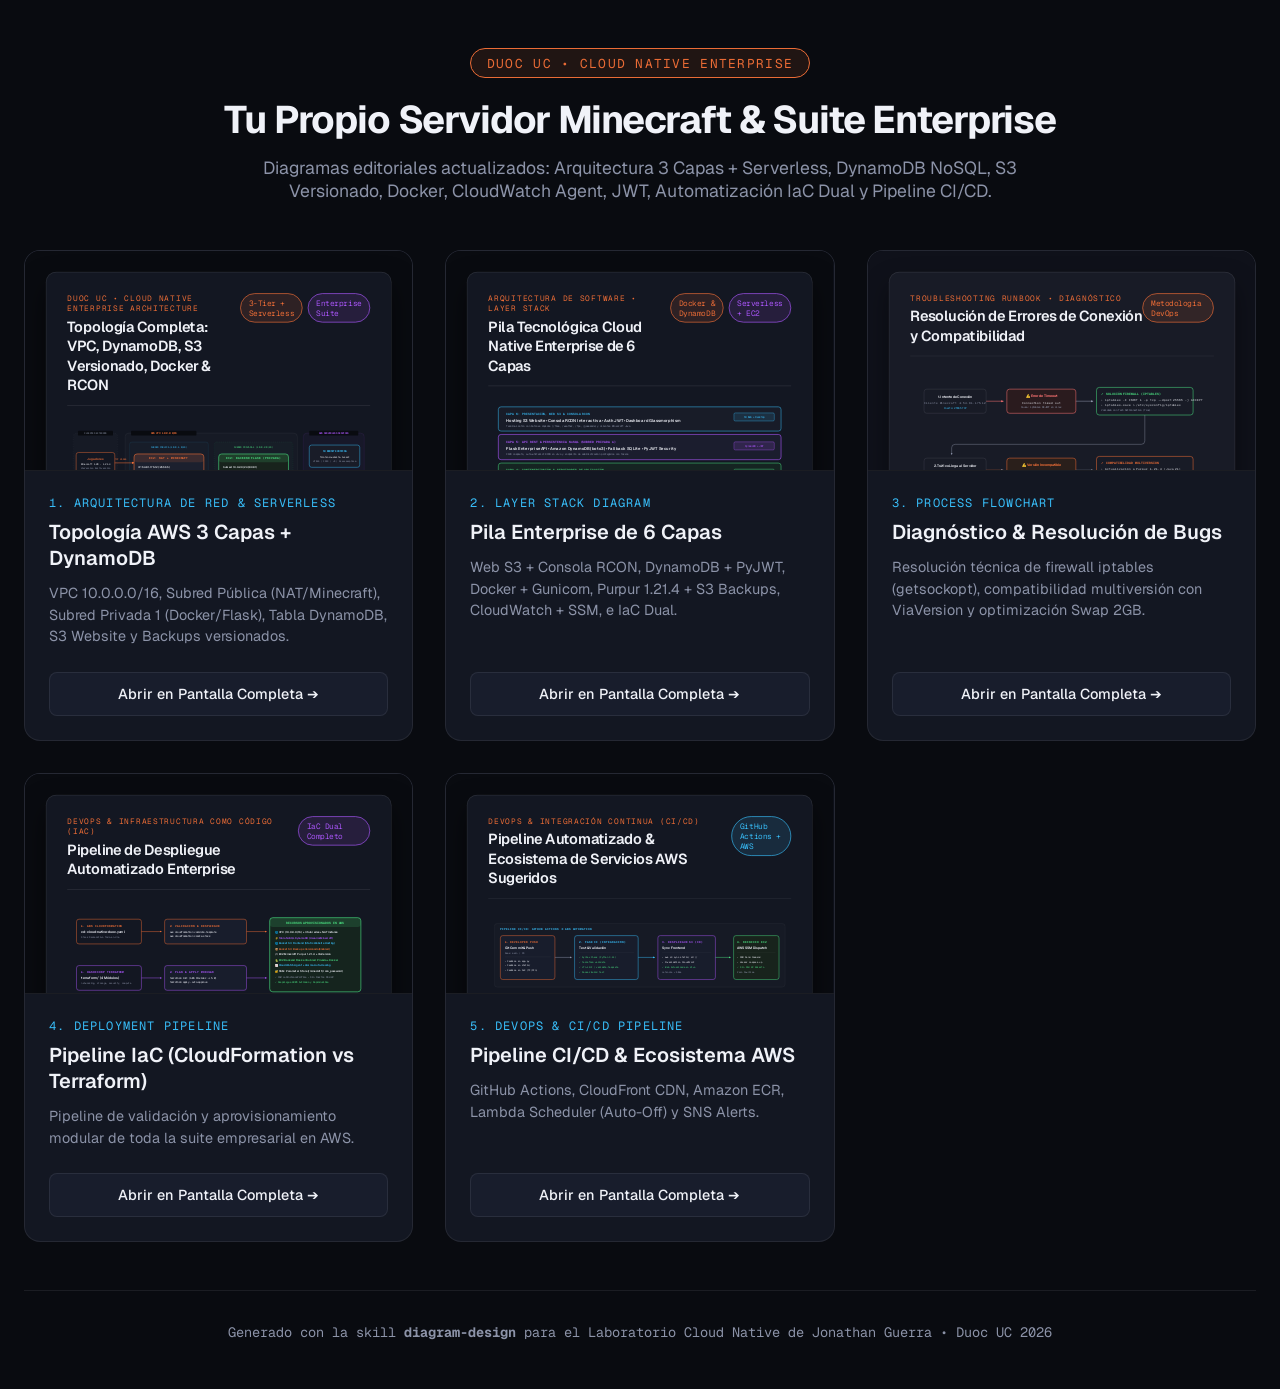
==== diagrams/index.html @ 44a87078 "feat: Enterprise Cloud Native Suite for Minecraft in AWS (Duoc UC)" ====
<!DOCTYPE html>
<html lang="es">
<head>
  <meta charset="UTF-8">
  <meta name="viewport" content="width=device-width, initial-scale=1.0">
  <title>Galería de Diagramas - Suite Enterprise Cloud Native (Duoc UC)</title>
  <link rel="preconnect" href="https://fonts.googleapis.com">
  <link rel="preconnect" href="https://fonts.gstatic.com" crossorigin>
  <link href="https://fonts.googleapis.com/css2?family=Geist+Mono:wght@400;500;600;700&family=Geist:wght@300;400;500;600;700&display=swap" rel="stylesheet">
  <style>
    :root {
      --bg: #090b10;
      --card-bg: #131722;
      --card-border: rgba(240, 242, 248, 0.08);
      --text: #f0f2f8;
      --text-muted: #8c93a8;
      --accent: #eb6c36;
      --accent-glow: rgba(235, 108, 54, 0.2);
      --teal: #38bdf8;
      --purple: #a855f7;
      --green: #4ade80;
      --yellow: #facc15;
      --font-sans: 'Geist', -apple-system, BlinkMacSystemFont, sans-serif;
      --font-mono: 'Geist Mono', monospace;
    }

    * { box-sizing: border-box; margin: 0; padding: 0; }
    body {
      background-color: var(--bg);
      color: var(--text);
      font-family: var(--font-sans);
      min-height: 100vh;
      padding: 3rem 1.5rem;
    }

    .container {
      max-width: 1280px;
      margin: 0 auto;
    }

    header {
      margin-bottom: 3rem;
      text-align: center;
    }

    .badge {
      display: inline-block;
      font-family: var(--font-mono);
      font-size: 0.8rem;
      color: var(--accent);
      background: rgba(235, 108, 54, 0.1);
      border: 1px solid var(--accent);
      padding: 0.35rem 1rem;
      border-radius: 999px;
      margin-bottom: 1rem;
      letter-spacing: 0.1em;
      text-transform: uppercase;
    }

    h1 {
      font-size: 2.4rem;
      font-weight: 700;
      letter-spacing: -0.03em;
      margin-bottom: 0.75rem;
    }

    p.subtitle {
      color: var(--text-muted);
      font-size: 1.1rem;
      max-width: 820px;
      margin: 0 auto;
    }

    .grid {
      display: grid;
      grid-template-columns: repeat(auto-fit, minmax(360px, 1fr));
      gap: 2rem;
      margin-bottom: 3rem;
    }

    .card {
      background: var(--card-bg);
      border: 1px solid var(--card-border);
      border-radius: 16px;
      overflow: hidden;
      display: flex;
      flex-direction: column;
      transition: transform 0.2s ease, border-color 0.2s ease, box-shadow 0.2s ease;
    }

    .card:hover {
      transform: translateY(-4px);
      border-color: rgba(235, 108, 54, 0.4);
      box-shadow: 0 16px 32px var(--accent-glow);
    }

    .card-preview {
      height: 220px;
      background: #090b10;
      border-bottom: 1px solid var(--card-border);
      position: relative;
      overflow: hidden;
    }

    .card-preview iframe {
      width: 154%;
      height: 154%;
      border: none;
      pointer-events: none;
      transform: scale(0.65);
      transform-origin: top left;
    }

    .card-body {
      padding: 1.5rem;
      display: flex;
      flex-direction: column;
      flex-grow: 1;
    }

    .card-type {
      font-family: var(--font-mono);
      font-size: 0.75rem;
      color: var(--teal);
      text-transform: uppercase;
      letter-spacing: 0.1em;
      margin-bottom: 0.5rem;
    }

    .card-title {
      font-size: 1.25rem;
      font-weight: 600;
      margin-bottom: 0.75rem;
    }

    .card-desc {
      color: var(--text-muted);
      font-size: 0.9rem;
      line-height: 1.5;
      margin-bottom: 1.5rem;
      flex-grow: 1;
    }

    .btn {
      display: inline-flex;
      align-items: center;
      justify-content: center;
      gap: 0.5rem;
      background: #181d2c;
      color: var(--text);
      text-decoration: none;
      padding: 0.75rem 1.25rem;
      border-radius: 8px;
      font-size: 0.9rem;
      font-weight: 500;
      border: 1px solid var(--card-border);
      transition: all 0.2s ease;
    }

    .btn:hover {
      background: var(--accent);
      border-color: var(--accent);
      color: #fff;
    }

    footer {
      text-align: center;
      color: var(--text-muted);
      font-size: 0.85rem;
      font-family: var(--font-mono);
      border-top: 1px solid var(--card-border);
      padding-top: 2rem;
    }
  </style>
</head>
<body>

  <div class="container">
    <header>
      <span class="badge">Duoc UC • Cloud Native Enterprise</span>
      <h1>Tu Propio Servidor Minecraft & Suite Enterprise</h1>
      <p class="subtitle">Diagramas editoriales actualizados: Arquitectura 3 Capas + Serverless, DynamoDB NoSQL, S3 Versionado, Docker, CloudWatch Agent, JWT, Automatización IaC Dual y Pipeline CI/CD.</p>
    </header>

    <div class="grid">
      <!-- Tarjeta 1: Arquitectura de Red -->
      <div class="card">
        <div class="card-preview">
          <iframe src="01_arquitectura_red_aws.html"></iframe>
        </div>
        <div class="card-body">
          <div class="card-type">1. Arquitectura de Red & Serverless</div>
          <h2 class="card-title">Topología AWS 3 Capas + DynamoDB</h2>
          <p class="card-desc">VPC 10.0.0.0/16, Subred Pública (NAT/Minecraft), Subred Privada 1 (Docker/Flask), Tabla DynamoDB, S3 Website y Backups versionados.</p>
          <a href="01_arquitectura_red_aws.html" class="btn" target="_blank">Abrir en Pantalla Completa ➔</a>
        </div>
      </div>

      <!-- Tarjeta 2: Pila Tecnológica -->
      <div class="card">
        <div class="card-preview">
          <iframe src="02_pila_tecnologica_minecraft.html"></iframe>
        </div>
        <div class="card-body">
          <div class="card-type">2. Layer Stack Diagram</div>
          <h2 class="card-title">Pila Enterprise de 6 Capas</h2>
          <p class="card-desc">Web S3 + Consola RCON, DynamoDB + PyJWT, Docker + Gunicorn, Purpur 1.21.4 + S3 Backups, CloudWatch + SSM, e IaC Dual.</p>
          <a href="02_pila_tecnologica_minecraft.html" class="btn" target="_blank">Abrir en Pantalla Completa ➔</a>
        </div>
      </div>

      <!-- Tarjeta 3: Troubleshooting -->
      <div class="card">
        <div class="card-preview">
          <iframe src="03_resolucion_bugs_firewall.html"></iframe>
        </div>
        <div class="card-body">
          <div class="card-type">3. Process Flowchart</div>
          <h2 class="card-title">Diagnóstico & Resolución de Bugs</h2>
          <p class="card-desc">Resolución técnica de firewall iptables (getsockopt), compatibilidad multiversión con ViaVersion y optimización Swap 2GB.</p>
          <a href="03_resolucion_bugs_firewall.html" class="btn" target="_blank">Abrir en Pantalla Completa ➔</a>
        </div>
      </div>

      <!-- Tarjeta 4: Flujo IaC -->
      <div class="card">
        <div class="card-preview">
          <iframe src="04_flujo_iac_despliegue.html"></iframe>
        </div>
        <div class="card-body">
          <div class="card-type">4. Deployment Pipeline</div>
          <h2 class="card-title">Pipeline IaC (CloudFormation vs Terraform)</h2>
          <p class="card-desc">Pipeline de validación y aprovisionamiento modular de toda la suite empresarial en AWS.</p>
          <a href="04_flujo_iac_despliegue.html" class="btn" target="_blank">Abrir en Pantalla Completa ➔</a>
        </div>
      </div>

      <!-- Tarjeta 5: CI/CD & Ecosistema AWS -->
      <div class="card">
        <div class="card-preview">
          <iframe src="05_arquitectura_cicd_servicios_aws.html"></iframe>
        </div>
        <div class="card-body">
          <div class="card-type">5. DevOps & CI/CD Pipeline</div>
          <h2 class="card-title">Pipeline CI/CD & Ecosistema AWS</h2>
          <p class="card-desc">GitHub Actions, CloudFront CDN, Amazon ECR, Lambda Scheduler (Auto-Off) y SNS Alerts.</p>
          <a href="05_arquitectura_cicd_servicios_aws.html" class="btn" target="_blank">Abrir en Pantalla Completa ➔</a>
        </div>
      </div>
    </div>

    <footer>
      <p>Generado con la skill <strong>diagram-design</strong> para el Laboratorio Cloud Native de Jonathan Guerra • Duoc UC 2026</p>
    </footer>
  </div>

</body>
</html>
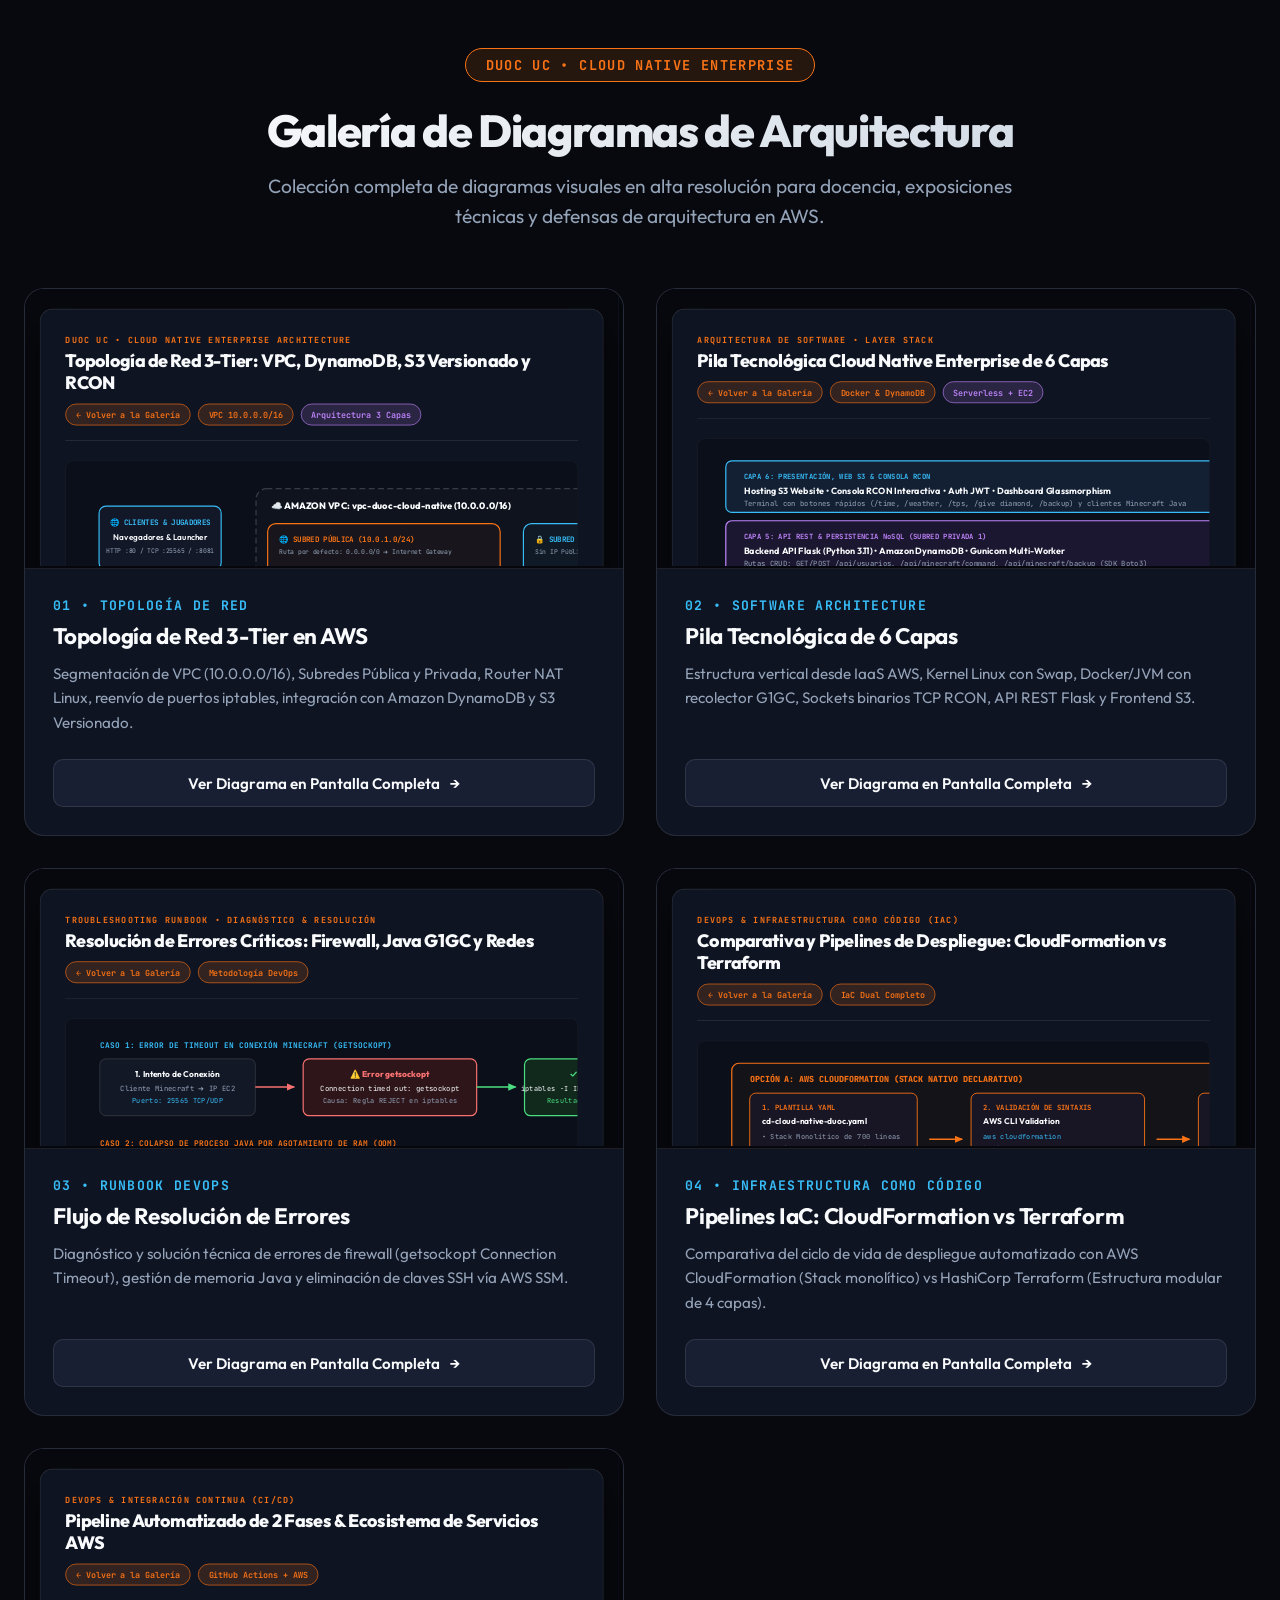
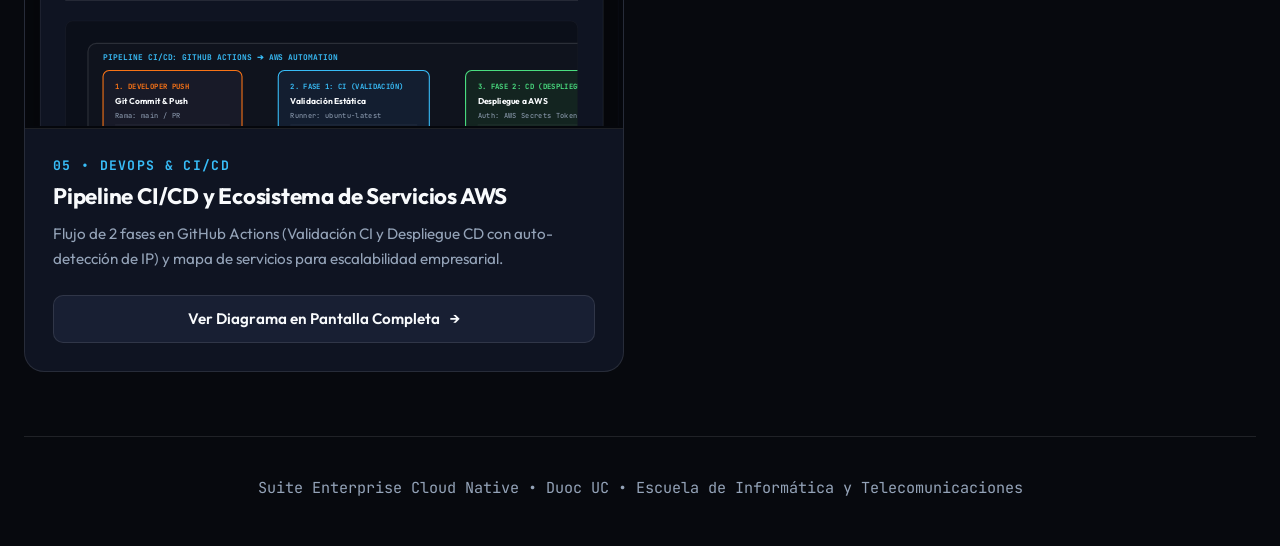
==== commit 2536a15e: "style(diagrams): scale up diagram sizes and text typography for high-res presentation readiness" ====
--- a/diagrams/index.html
+++ b/diagrams/index.html
@@ -3,25 +3,25 @@
 <head>
   <meta charset="UTF-8">
   <meta name="viewport" content="width=device-width, initial-scale=1.0">
-  <title>Galería de Diagramas - Suite Enterprise Cloud Native (Duoc UC)</title>
+  <title>Galería de Diagramas de Arquitectura Cloud Native - Duoc UC</title>
   <link rel="preconnect" href="https://fonts.googleapis.com">
   <link rel="preconnect" href="https://fonts.gstatic.com" crossorigin>
-  <link href="https://fonts.googleapis.com/css2?family=Geist+Mono:wght@400;500;600;700&family=Geist:wght@300;400;500;600;700&display=swap" rel="stylesheet">
+  <link href="https://fonts.googleapis.com/css2?family=Outfit:wght@400;500;600;700;800&family=JetBrains+Mono:wght@400;500;600;700&display=swap" rel="stylesheet">
   <style>
     :root {
-      --bg: #090b10;
-      --card-bg: #131722;
-      --card-border: rgba(240, 242, 248, 0.08);
-      --text: #f0f2f8;
-      --text-muted: #8c93a8;
-      --accent: #eb6c36;
-      --accent-glow: rgba(235, 108, 54, 0.2);
+      --bg: #07090e;
+      --card-bg: #0f1422;
+      --card-border: rgba(255, 255, 255, 0.1);
+      --text: #f8fafc;
+      --text-muted: #94a3b8;
+      --accent: #f97316;
+      --accent-glow: rgba(249, 115, 22, 0.2);
       --teal: #38bdf8;
-      --purple: #a855f7;
+      --purple: #c084fc;
       --green: #4ade80;
       --yellow: #facc15;
-      --font-sans: 'Geist', -apple-system, BlinkMacSystemFont, sans-serif;
-      --font-mono: 'Geist Mono', monospace;
+      --font-sans: 'Outfit', -apple-system, BlinkMacSystemFont, sans-serif;
+      --font-mono: 'JetBrains Mono', monospace;
     }
 
     * { box-sizing: border-box; margin: 0; padding: 0; }
@@ -34,85 +34,90 @@
     }
 
     .container {
-      max-width: 1280px;
+      max-width: 1480px;
       margin: 0 auto;
     }
 
     header {
-      margin-bottom: 3rem;
+      margin-bottom: 3.5rem;
       text-align: center;
     }
 
     .badge {
       display: inline-block;
       font-family: var(--font-mono);
-      font-size: 0.8rem;
+      font-size: 0.85rem;
+      font-weight: 700;
       color: var(--accent);
-      background: rgba(235, 108, 54, 0.1);
+      background: rgba(249, 115, 22, 0.12);
       border: 1px solid var(--accent);
-      padding: 0.35rem 1rem;
+      padding: 0.45rem 1.25rem;
       border-radius: 999px;
-      margin-bottom: 1rem;
+      margin-bottom: 1.2rem;
       letter-spacing: 0.1em;
       text-transform: uppercase;
     }
 
     h1 {
-      font-size: 2.4rem;
-      font-weight: 700;
+      font-size: 2.8rem;
+      font-weight: 800;
       letter-spacing: -0.03em;
       margin-bottom: 0.75rem;
-    }
-
-    p.subtitle {
+      background: linear-gradient(135deg, #fff 0%, #cbd5e1 100%);
+      -webkit-background-clip: text;
+      -webkit-text-fill-color: transparent;
+    }
+
+    .subtitle {
       color: var(--text-muted);
-      font-size: 1.1rem;
-      max-width: 820px;
+      font-size: 1.2rem;
+      max-width: 780px;
       margin: 0 auto;
+      line-height: 1.6;
     }
 
     .grid {
       display: grid;
-      grid-template-columns: repeat(auto-fit, minmax(360px, 1fr));
+      grid-template-columns: repeat(auto-fill, minmax(440px, 1fr));
       gap: 2rem;
-      margin-bottom: 3rem;
+      margin-bottom: 4rem;
     }
 
     .card {
       background: var(--card-bg);
       border: 1px solid var(--card-border);
-      border-radius: 16px;
+      border-radius: 20px;
       overflow: hidden;
       display: flex;
       flex-direction: column;
-      transition: transform 0.2s ease, border-color 0.2s ease, box-shadow 0.2s ease;
+      transition: transform 0.25s ease, border-color 0.25s ease, box-shadow 0.25s ease;
     }
 
     .card:hover {
-      transform: translateY(-4px);
-      border-color: rgba(235, 108, 54, 0.4);
-      box-shadow: 0 16px 32px var(--accent-glow);
+      transform: translateY(-6px);
+      border-color: rgba(249, 115, 22, 0.5);
+      box-shadow: 0 20px 40px var(--accent-glow);
     }
 
     .card-preview {
-      height: 220px;
-      background: #090b10;
+      height: 280px;
+      background: #05070c;
       border-bottom: 1px solid var(--card-border);
       position: relative;
       overflow: hidden;
     }
 
     .card-preview iframe {
-      width: 154%;
-      height: 154%;
+      width: 160%;
+      height: 160%;
       border: none;
       pointer-events: none;
-      transform: scale(0.65);
+      transform: scale(0.62);
       transform-origin: top left;
     }
 
     .card-body {
-      padding: 1.5rem;
+      padding: 1.75rem;
       display: flex;
       flex-direction: column;
       flex-grow: 1;
@@ -120,7 +125,8 @@
 
     .card-type {
       font-family: var(--font-mono);
-      font-size: 0.75rem;
+      font-size: 0.82rem;
+      font-weight: 700;
       color: var(--teal);
       text-transform: uppercase;
       letter-spacing: 0.1em;
@@ -128,15 +134,16 @@
     }
 
     .card-title {
-      font-size: 1.25rem;
-      font-weight: 600;
+      font-size: 1.4rem;
+      font-weight: 700;
       margin-bottom: 0.75rem;
+      letter-spacing: -0.01em;
     }
 
     .card-desc {
       color: var(--text-muted);
-      font-size: 0.9rem;
-      line-height: 1.5;
+      font-size: 0.95rem;
+      line-height: 1.6;
       margin-bottom: 1.5rem;
       flex-grow: 1;
     }
@@ -145,14 +152,14 @@
       display: inline-flex;
       align-items: center;
       justify-content: center;
-      gap: 0.5rem;
-      background: #181d2c;
+      gap: 0.6rem;
+      background: #181f33;
       color: var(--text);
       text-decoration: none;
-      padding: 0.75rem 1.25rem;
-      border-radius: 8px;
-      font-size: 0.9rem;
-      font-weight: 500;
+      padding: 0.85rem 1.5rem;
+      border-radius: 10px;
+      font-size: 0.95rem;
+      font-weight: 600;
       border: 1px solid var(--card-border);
       transition: all 0.2s ease;
     }
@@ -166,10 +173,10 @@
     footer {
       text-align: center;
       color: var(--text-muted);
-      font-size: 0.85rem;
+      font-size: 0.95rem;
       font-family: var(--font-mono);
       border-top: 1px solid var(--card-border);
-      padding-top: 2rem;
+      padding-top: 2.5rem;
     }
   </style>
 </head>
@@ -178,79 +185,81 @@
   <div class="container">
     <header>
       <span class="badge">Duoc UC • Cloud Native Enterprise</span>
-      <h1>Tu Propio Servidor Minecraft & Suite Enterprise</h1>
-      <p class="subtitle">Diagramas editoriales actualizados: Arquitectura 3 Capas + Serverless, DynamoDB NoSQL, S3 Versionado, Docker, CloudWatch Agent, JWT, Automatización IaC Dual y Pipeline CI/CD.</p>
+      <h1>Galería de Diagramas de Arquitectura</h1>
+      <p class="subtitle">Colección completa de diagramas visuales en alta resolución para docencia, exposiciones técnicas y defensas de arquitectura en AWS.</p>
     </header>
 
     <div class="grid">
-      <!-- Tarjeta 1: Arquitectura de Red -->
-      <div class="card">
-        <div class="card-preview">
-          <iframe src="01_arquitectura_red_aws.html"></iframe>
-        </div>
-        <div class="card-body">
-          <div class="card-type">1. Arquitectura de Red & Serverless</div>
-          <h2 class="card-title">Topología AWS 3 Capas + DynamoDB</h2>
-          <p class="card-desc">VPC 10.0.0.0/16, Subred Pública (NAT/Minecraft), Subred Privada 1 (Docker/Flask), Tabla DynamoDB, S3 Website y Backups versionados.</p>
-          <a href="01_arquitectura_red_aws.html" class="btn" target="_blank">Abrir en Pantalla Completa ➔</a>
-        </div>
-      </div>
-
-      <!-- Tarjeta 2: Pila Tecnológica -->
-      <div class="card">
-        <div class="card-preview">
-          <iframe src="02_pila_tecnologica_minecraft.html"></iframe>
-        </div>
-        <div class="card-body">
-          <div class="card-type">2. Layer Stack Diagram</div>
-          <h2 class="card-title">Pila Enterprise de 6 Capas</h2>
-          <p class="card-desc">Web S3 + Consola RCON, DynamoDB + PyJWT, Docker + Gunicorn, Purpur 1.21.4 + S3 Backups, CloudWatch + SSM, e IaC Dual.</p>
-          <a href="02_pila_tecnologica_minecraft.html" class="btn" target="_blank">Abrir en Pantalla Completa ➔</a>
-        </div>
-      </div>
-
-      <!-- Tarjeta 3: Troubleshooting -->
-      <div class="card">
-        <div class="card-preview">
-          <iframe src="03_resolucion_bugs_firewall.html"></iframe>
-        </div>
-        <div class="card-body">
-          <div class="card-type">3. Process Flowchart</div>
-          <h2 class="card-title">Diagnóstico & Resolución de Bugs</h2>
-          <p class="card-desc">Resolución técnica de firewall iptables (getsockopt), compatibilidad multiversión con ViaVersion y optimización Swap 2GB.</p>
-          <a href="03_resolucion_bugs_firewall.html" class="btn" target="_blank">Abrir en Pantalla Completa ➔</a>
-        </div>
-      </div>
-
-      <!-- Tarjeta 4: Flujo IaC -->
-      <div class="card">
-        <div class="card-preview">
-          <iframe src="04_flujo_iac_despliegue.html"></iframe>
-        </div>
-        <div class="card-body">
-          <div class="card-type">4. Deployment Pipeline</div>
-          <h2 class="card-title">Pipeline IaC (CloudFormation vs Terraform)</h2>
-          <p class="card-desc">Pipeline de validación y aprovisionamiento modular de toda la suite empresarial en AWS.</p>
-          <a href="04_flujo_iac_despliegue.html" class="btn" target="_blank">Abrir en Pantalla Completa ➔</a>
-        </div>
-      </div>
-
-      <!-- Tarjeta 5: CI/CD & Ecosistema AWS -->
-      <div class="card">
-        <div class="card-preview">
-          <iframe src="05_arquitectura_cicd_servicios_aws.html"></iframe>
-        </div>
-        <div class="card-body">
-          <div class="card-type">5. DevOps & CI/CD Pipeline</div>
-          <h2 class="card-title">Pipeline CI/CD & Ecosistema AWS</h2>
-          <p class="card-desc">GitHub Actions, CloudFront CDN, Amazon ECR, Lambda Scheduler (Auto-Off) y SNS Alerts.</p>
-          <a href="05_arquitectura_cicd_servicios_aws.html" class="btn" target="_blank">Abrir en Pantalla Completa ➔</a>
-        </div>
-      </div>
+
+      <!-- Diagrama 01 -->
+      <div class="card">
+        <div class="card-preview">
+          <iframe src="01_arquitectura_red_aws.html" title="Vista Previa Diagrama 01"></iframe>
+        </div>
+        <div class="card-body">
+          <span class="card-type">01 • Topología de Red</span>
+          <h2 class="card-title">Topología de Red 3-Tier en AWS</h2>
+          <p class="card-desc">Segmentación de VPC (10.0.0.0/16), Subredes Pública y Privada, Router NAT Linux, reenvío de puertos iptables, integración con Amazon DynamoDB y S3 Versionado.</p>
+          <a href="01_arquitectura_red_aws.html" class="btn"><span>Ver Diagrama en Pantalla Completa</span> →</a>
+        </div>
+      </div>
+
+      <!-- Diagrama 02 -->
+      <div class="card">
+        <div class="card-preview">
+          <iframe src="02_pila_tecnologica_minecraft.html" title="Vista Previa Diagrama 02"></iframe>
+        </div>
+        <div class="card-body">
+          <span class="card-type">02 • Software Architecture</span>
+          <h2 class="card-title">Pila Tecnológica de 6 Capas</h2>
+          <p class="card-desc">Estructura vertical desde IaaS AWS, Kernel Linux con Swap, Docker/JVM con recolector G1GC, Sockets binarios TCP RCON, API REST Flask y Frontend S3.</p>
+          <a href="02_pila_tecnologica_minecraft.html" class="btn"><span>Ver Diagrama en Pantalla Completa</span> →</a>
+        </div>
+      </div>
+
+      <!-- Diagrama 03 -->
+      <div class="card">
+        <div class="card-preview">
+          <iframe src="03_resolucion_bugs_firewall.html" title="Vista Previa Diagrama 03"></iframe>
+        </div>
+        <div class="card-body">
+          <span class="card-type">03 • Runbook DevOps</span>
+          <h2 class="card-title">Flujo de Resolución de Errores</h2>
+          <p class="card-desc">Diagnóstico y solución técnica de errores de firewall (getsockopt Connection Timeout), gestión de memoria Java y eliminación de claves SSH vía AWS SSM.</p>
+          <a href="03_resolucion_bugs_firewall.html" class="btn"><span>Ver Diagrama en Pantalla Completa</span> →</a>
+        </div>
+      </div>
+
+      <!-- Diagrama 04 -->
+      <div class="card">
+        <div class="card-preview">
+          <iframe src="04_flujo_iac_despliegue.html" title="Vista Previa Diagrama 04"></iframe>
+        </div>
+        <div class="card-body">
+          <span class="card-type">04 • Infraestructura como Código</span>
+          <h2 class="card-title">Pipelines IaC: CloudFormation vs Terraform</h2>
+          <p class="card-desc">Comparativa del ciclo de vida de despliegue automatizado con AWS CloudFormation (Stack monolítico) vs HashiCorp Terraform (Estructura modular de 4 capas).</p>
+          <a href="04_flujo_iac_despliegue.html" class="btn"><span>Ver Diagrama en Pantalla Completa</span> →</a>
+        </div>
+      </div>
+
+      <!-- Diagrama 05 -->
+      <div class="card">
+        <div class="card-preview">
+          <iframe src="05_arquitectura_cicd_servicios_aws.html" title="Vista Previa Diagrama 05"></iframe>
+        </div>
+        <div class="card-body">
+          <span class="card-type">05 • DevOps & CI/CD</span>
+          <h2 class="card-title">Pipeline CI/CD y Ecosistema de Servicios AWS</h2>
+          <p class="card-desc">Flujo de 2 fases en GitHub Actions (Validación CI y Despliegue CD con auto-detección de IP) y mapa de servicios para escalabilidad empresarial.</p>
+          <a href="05_arquitectura_cicd_servicios_aws.html" class="btn"><span>Ver Diagrama en Pantalla Completa</span> →</a>
+        </div>
+      </div>
+
     </div>
 
     <footer>
-      <p>Generado con la skill <strong>diagram-design</strong> para el Laboratorio Cloud Native de Jonathan Guerra • Duoc UC 2026</p>
+      <p>Suite Enterprise Cloud Native • Duoc UC • Escuela de Informática y Telecomunicaciones</p>
     </footer>
   </div>
 
